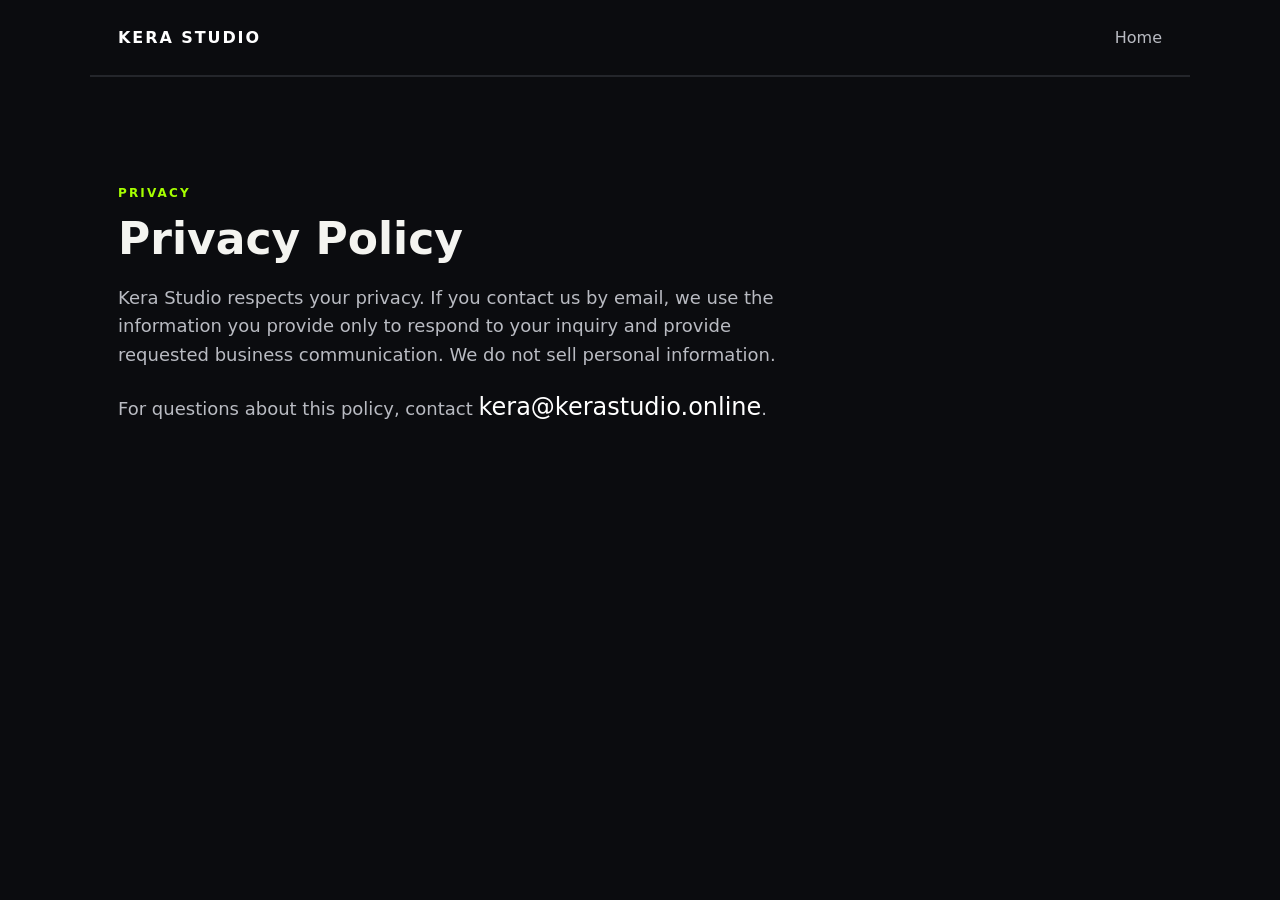
==== privacy.html @ 3dde848c "Add files via upload" ====
<!doctype html><html lang="en"><head><meta charset="utf-8"><meta name="viewport" content="width=device-width,initial-scale=1"><title>Privacy — Kera Studio</title><link rel="stylesheet" href="styles.css"></head><body><header class="nav"><a class="brand" href="/">KERA STUDIO</a><nav><a href="/">Home</a></nav></header><main class="section"><p class="eyebrow">PRIVACY</p><h2>Privacy Policy</h2><p>Kera Studio respects your privacy. If you contact us by email, we use the information you provide only to respond to your inquiry and provide requested business communication. We do not sell personal information.</p><p>For questions about this policy, contact <a class="email" href="mailto:kera@kerastudio.online">kera@kerastudio.online</a>.</p></main></body></html>
---- styles.css ----
*{box-sizing:border-box}html{scroll-behavior:smooth}body{margin:0;background:#0b0c0f;color:#f4f4f0;font-family:Inter,system-ui,-apple-system,BlinkMacSystemFont,"Segoe UI",sans-serif;line-height:1.6}.nav{height:76px;display:flex;align-items:center;justify-content:space-between;max-width:1100px;margin:auto;padding:0 28px;border-bottom:1px solid #24262b}.brand{font-weight:800;letter-spacing:.12em;color:#fff;text-decoration:none}.nav nav{display:flex;gap:24px}.nav nav a,footer a{color:#b9bbc2;text-decoration:none}.nav nav a:hover,footer a:hover{color:#fff}.hero{max-width:1100px;margin:auto;padding:130px 28px 150px}.eyebrow{font-size:12px;letter-spacing:.18em;font-weight:800;color:#a6ff00}.hero h1{font-size:clamp(46px,8vw,88px);line-height:1.02;letter-spacing:-.05em;max-width:850px;margin:18px 0 24px}.lead{max-width:650px;font-size:20px;color:#b9bbc2}.button{display:inline-block;margin-top:25px;padding:13px 20px;background:#f4f4f0;color:#0b0c0f;border-radius:8px;text-decoration:none;font-weight:700}.section{max-width:1100px;margin:auto;padding:95px 28px;border-top:1px solid #24262b}.section h2{font-size:44px;line-height:1.1;margin:10px 0 20px}.section>p:not(.eyebrow){max-width:700px;color:#b9bbc2;font-size:18px}.grid{display:grid;grid-template-columns:repeat(3,1fr);gap:18px}.card{border:1px solid #2a2c31;border-radius:14px;padding:28px;min-height:190px;background:#111216}.card h3{margin-top:0;font-size:22px}.card p{color:#b9bbc2}.email{font-size:24px;color:#fff;text-decoration:none}.small{font-size:14px!important;color:#777b85!important}footer{max-width:1100px;margin:auto;padding:30px 28px 50px;color:#777b85;display:flex;justify-content:space-between;gap:20px}@media(max-width:700px){.nav nav{gap:12px;font-size:14px}.hero{padding-top:90px}.grid{grid-template-columns:1fr}.section h2{font-size:36px}footer{display:block}footer span{display:block;margin-bottom:8px}}
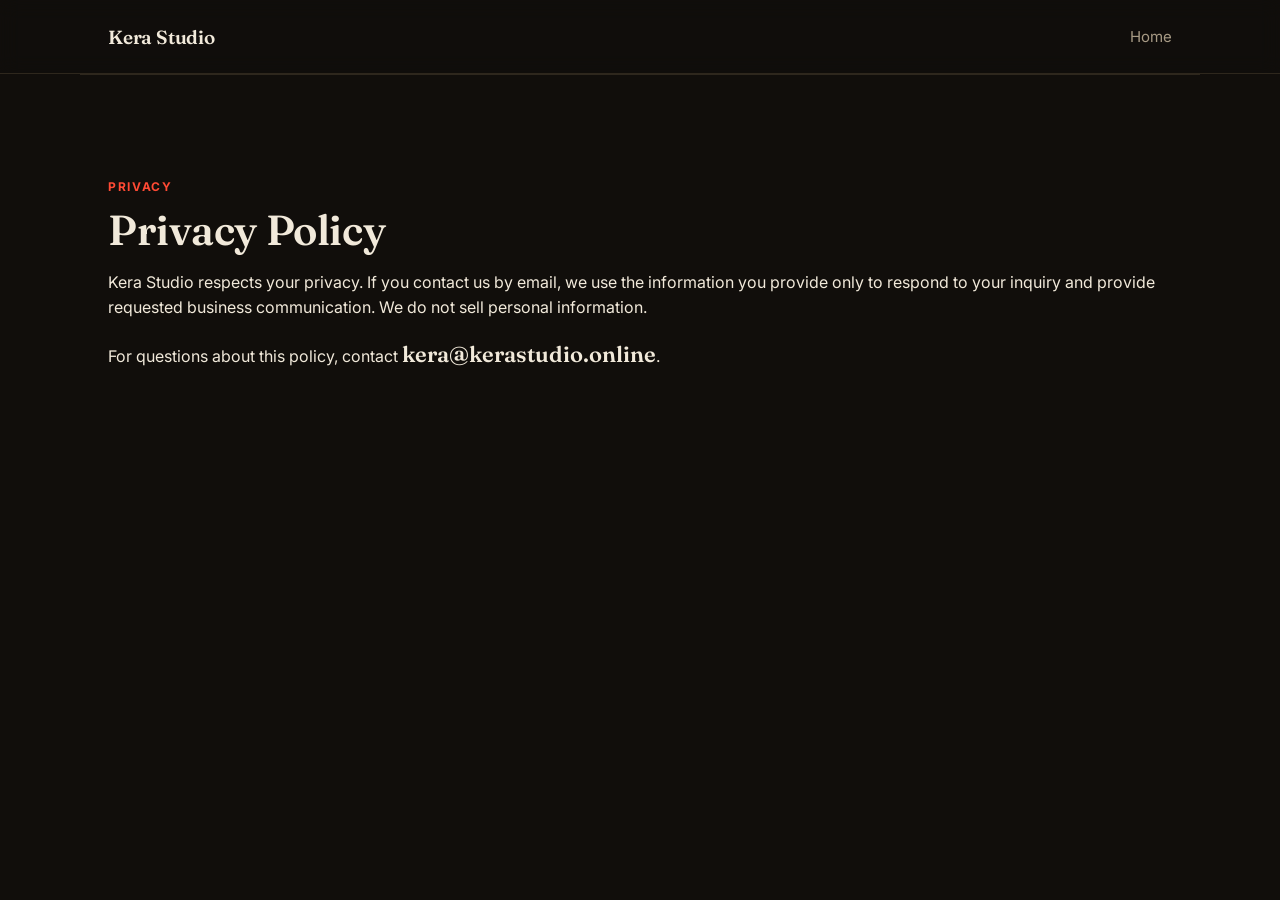
==== commit d53274d2: "Add files via upload" ====
--- a/privacy.html
+++ b/privacy.html
@@ -1 +1 @@
-<!doctype html><html lang="en"><head><meta charset="utf-8"><meta name="viewport" content="width=device-width,initial-scale=1"><title>Privacy — Kera Studio</title><link rel="stylesheet" href="styles.css"></head><body><header class="nav"><a class="brand" href="/">KERA STUDIO</a><nav><a href="/">Home</a></nav></header><main class="section"><p class="eyebrow">PRIVACY</p><h2>Privacy Policy</h2><p>Kera Studio respects your privacy. If you contact us by email, we use the information you provide only to respond to your inquiry and provide requested business communication. We do not sell personal information.</p><p>For questions about this policy, contact <a class="email" href="mailto:kera@kerastudio.online">kera@kerastudio.online</a>.</p></main></body></html>+<!doctype html><html lang="en"><head><meta charset="utf-8"><meta name="viewport" content="width=device-width,initial-scale=1"><title>Privacy — Kera Studio</title><link rel="preconnect" href="https://fonts.googleapis.com"><link rel="preconnect" href="https://fonts.gstatic.com" crossorigin><link href="https://fonts.googleapis.com/css2?family=Fraunces:opsz,wght@9..144,500;9..144,600;9..144,700&family=Inter:wght@400;500;600&display=swap" rel="stylesheet"><link rel="stylesheet" href="styles.css"></head><body><div class="nav-inner-bg"></div><header class="nav"><a class="brand" href="/">Kera Studio</a><nav><a href="/">Home</a></nav></header><main class="section"><p class="eyebrow">PRIVACY</p><h2>Privacy Policy</h2><p>Kera Studio respects your privacy. If you contact us by email, we use the information you provide only to respond to your inquiry and provide requested business communication. We do not sell personal information.</p><p>For questions about this policy, contact <a class="email" href="mailto:kera@kerastudio.online">kera@kerastudio.online</a>.</p></main></body></html>
--- a/styles.css
+++ b/styles.css
@@ -1 +1,152 @@
-*{box-sizing:border-box}html{scroll-behavior:smooth}body{margin:0;background:#0b0c0f;color:#f4f4f0;font-family:Inter,system-ui,-apple-system,BlinkMacSystemFont,"Segoe UI",sans-serif;line-height:1.6}.nav{height:76px;display:flex;align-items:center;justify-content:space-between;max-width:1100px;margin:auto;padding:0 28px;border-bottom:1px solid #24262b}.brand{font-weight:800;letter-spacing:.12em;color:#fff;text-decoration:none}.nav nav{display:flex;gap:24px}.nav nav a,footer a{color:#b9bbc2;text-decoration:none}.nav nav a:hover,footer a:hover{color:#fff}.hero{max-width:1100px;margin:auto;padding:130px 28px 150px}.eyebrow{font-size:12px;letter-spacing:.18em;font-weight:800;color:#a6ff00}.hero h1{font-size:clamp(46px,8vw,88px);line-height:1.02;letter-spacing:-.05em;max-width:850px;margin:18px 0 24px}.lead{max-width:650px;font-size:20px;color:#b9bbc2}.button{display:inline-block;margin-top:25px;padding:13px 20px;background:#f4f4f0;color:#0b0c0f;border-radius:8px;text-decoration:none;font-weight:700}.section{max-width:1100px;margin:auto;padding:95px 28px;border-top:1px solid #24262b}.section h2{font-size:44px;line-height:1.1;margin:10px 0 20px}.section>p:not(.eyebrow){max-width:700px;color:#b9bbc2;font-size:18px}.grid{display:grid;grid-template-columns:repeat(3,1fr);gap:18px}.card{border:1px solid #2a2c31;border-radius:14px;padding:28px;min-height:190px;background:#111216}.card h3{margin-top:0;font-size:22px}.card p{color:#b9bbc2}.email{font-size:24px;color:#fff;text-decoration:none}.small{font-size:14px!important;color:#777b85!important}footer{max-width:1100px;margin:auto;padding:30px 28px 50px;color:#777b85;display:flex;justify-content:space-between;gap:20px}@media(max-width:700px){.nav nav{gap:12px;font-size:14px}.hero{padding-top:90px}.grid{grid-template-columns:1fr}.section h2{font-size:36px}footer{display:block}footer span{display:block;margin-bottom:8px}}+/* Kera Studio — brand identity studio site
+   Design tokens grounded in the studio's own craft: a swatch-strip
+   motif (the palette a brand studio hands a client) recurs through
+   the page as the one deliberate visual signature. */
+
+:root{
+  --ink:#110E0B;
+  --ink-raised:#191510;
+  --ink-raised-2:#1F1A14;
+  --line:#2E271D;
+  --text:#F1E9DA;
+  --text-muted:#A79A85;
+  --coral:#FF4A34;
+  --amber:#FFB238;
+  --mint:#3FCB9B;
+  --radius:18px;
+  --maxw:1120px;
+}
+
+*{box-sizing:border-box}
+html{scroll-behavior:smooth}
+body{
+  margin:0;
+  background:var(--ink);
+  color:var(--text);
+  font-family:'Inter',system-ui,-apple-system,'Segoe UI',sans-serif;
+  line-height:1.6;
+  -webkit-font-smoothing:antialiased;
+}
+h1,h2,h3{
+  font-family:'Fraunces',Georgia,serif;
+  font-weight:600;
+  letter-spacing:-0.01em;
+  margin:0;
+}
+a{color:inherit}
+:focus-visible{outline:2px solid var(--amber);outline-offset:3px}
+
+/* ---------- swatch motif ---------- */
+.swatches{display:inline-flex;gap:7px;align-items:center}
+.swatches span{width:11px;height:11px;border-radius:50%;display:inline-block}
+.swatches span:nth-child(1){background:var(--coral)}
+.swatches span:nth-child(2){background:var(--amber)}
+.swatches span:nth-child(3){background:var(--mint)}
+
+/* ---------- nav ---------- */
+.nav{
+  position:sticky;top:0;z-index:20;
+  height:74px;display:flex;align-items:center;justify-content:space-between;
+  max-width:var(--maxw);margin:auto;padding:0 28px;
+}
+.nav-inner-bg{position:fixed;top:0;left:0;right:0;height:74px;background:rgba(17,14,11,.82);backdrop-filter:blur(10px);border-bottom:1px solid var(--line);z-index:19}
+.brand{font-family:'Fraunces',serif;font-weight:600;font-size:19px;color:var(--text);text-decoration:none;letter-spacing:-0.01em}
+.nav nav{display:flex;gap:30px}
+.nav nav a{color:var(--text-muted);text-decoration:none;font-size:15px;transition:color .15s}
+.nav nav a:hover{color:var(--text)}
+footer a{color:var(--text-muted);text-decoration:none}
+footer a:hover{color:var(--text)}
+
+/* ---------- hero ---------- */
+.hero{max-width:var(--maxw);margin:auto;padding:100px 28px 110px;position:relative}
+.hero .swatches{margin-bottom:22px}
+.hero h1{
+  font-size:clamp(44px,7.4vw,84px);
+  line-height:0.98;
+  max-width:900px;
+  margin-bottom:26px;
+}
+.lead{max-width:560px;font-size:19px;color:var(--text-muted);margin:0 0 34px}
+.button{
+  display:inline-block;padding:15px 26px;background:var(--text);color:var(--ink);
+  border-radius:100px;text-decoration:none;font-weight:600;font-size:15px;
+  transition:transform .18s ease, background .18s ease;
+}
+.button:hover{background:var(--amber);transform:translateY(-2px)}
+
+@media (prefers-reduced-motion:no-preference){
+  .hero h1,.hero .lead,.hero .button,.hero .swatches{
+    animation:rise .7s cubic-bezier(.2,.7,.3,1) both;
+  }
+  .hero .swatches{animation-delay:0s}
+  .hero h1{animation-delay:.06s}
+  .hero .lead{animation-delay:.14s}
+  .hero .button{animation-delay:.2s}
+}
+@keyframes rise{from{opacity:0;transform:translateY(14px)}to{opacity:1;transform:translateY(0)}}
+
+/* ---------- sections ---------- */
+.section{max-width:var(--maxw);margin:auto;padding:90px 28px;border-top:1px solid var(--line)}
+.section-head{display:flex;justify-content:space-between;align-items:flex-end;gap:24px;flex-wrap:wrap;margin-bottom:44px}
+.section h2{font-size:clamp(30px,4vw,42px);line-height:1.08}
+.section-head p{max-width:420px;color:var(--text-muted);font-size:16px;margin:10px 0 0}
+
+/* about */
+.about-grid{display:grid;grid-template-columns:1.3fr 1fr;gap:60px;align-items:start}
+.about-grid p{color:var(--text-muted);font-size:17px;max-width:520px}
+.spec-card{background:var(--ink-raised);border:1px solid var(--line);border-radius:var(--radius);padding:26px}
+.spec-card .swatches{margin-bottom:16px}
+.spec-card dl{margin:0;display:grid;grid-template-columns:auto 1fr;gap:8px 16px;font-size:14px}
+.spec-card dt{color:var(--text-muted)}
+.spec-card dd{margin:0;color:var(--text)}
+
+/* work */
+.work-grid{display:grid;grid-template-columns:repeat(2,1fr);gap:22px}
+.work-item{margin:0;position:relative}
+.work-item.featured{grid-column:span 2}
+.work-frame{
+  position:relative;border-radius:var(--radius);overflow:hidden;
+  border:1px solid var(--line);background:var(--ink-raised);
+  transition:transform .25s ease, box-shadow .25s ease, border-color .25s ease;
+}
+.work-frame:hover{transform:translateY(-4px);box-shadow:0 20px 50px -20px rgba(0,0,0,.6);border-color:#443A2C}
+.work-item video{display:block;width:100%;aspect-ratio:16/9;object-fit:cover;background:#000}
+.work-item.featured video{aspect-ratio:21/9}
+.work-caption{display:flex;justify-content:space-between;align-items:center;padding:16px 4px 0}
+.work-caption .idx{color:var(--coral);font-family:'Fraunces',serif;font-size:14px}
+.work-caption .name{color:var(--text-muted);font-size:14px}
+@media(max-width:760px){.work-grid{grid-template-columns:1fr}.work-item.featured{grid-column:span 1}.work-item.featured video{aspect-ratio:16/9}}
+
+/* services */
+.services-grid{display:grid;grid-template-columns:repeat(3,1fr);gap:20px}
+.service-card{border:1px solid var(--line);border-radius:var(--radius);padding:30px 26px;background:var(--ink-raised);transition:border-color .2s ease, transform .2s ease}
+.service-card:hover{border-color:#443A2C;transform:translateY(-3px)}
+.service-icon{width:38px;height:38px;margin-bottom:22px;color:var(--amber)}
+.service-card h3{font-size:21px;margin-bottom:10px;font-weight:600}
+.service-card p{color:var(--text-muted);font-size:15px;margin:0}
+@media(max-width:760px){.services-grid{grid-template-columns:1fr}}
+
+/* contact */
+.contact-panel{background:var(--ink-raised);border:1px solid var(--line);border-radius:24px;padding:56px 44px;display:flex;justify-content:space-between;align-items:flex-end;flex-wrap:wrap;gap:30px}
+.contact-panel h2{font-size:clamp(28px,4vw,40px);max-width:440px;margin-bottom:14px}
+.contact-panel .lead-small{color:var(--text-muted);font-size:16px;margin:0}
+.contact-links{display:flex;flex-direction:column;align-items:flex-start;gap:14px}
+.email{font-size:22px;color:var(--text);text-decoration:none;font-family:'Fraunces',serif;font-weight:600}
+.email:hover{color:var(--amber)}
+.social{display:inline-flex;align-items:center;gap:8px;color:var(--text-muted);text-decoration:none;font-size:14px}
+.social:hover{color:var(--text)}
+
+/* privacy/terms pages reuse .section, .eyebrow, .email — keep basics */
+.eyebrow{font-size:12px;letter-spacing:.14em;font-weight:700;color:var(--coral)}
+.small{font-size:14px!important;color:var(--text-muted)!important}
+
+footer{max-width:var(--maxw);margin:auto;padding:34px 28px 56px;color:var(--text-muted);display:flex;justify-content:space-between;gap:20px;font-size:14px}
+
+@media(max-width:700px){
+  .nav nav{gap:16px;font-size:14px}
+  .hero{padding-top:70px}
+  .about-grid{grid-template-columns:1fr}
+  .section-head{align-items:flex-start}
+  footer{display:block}
+  footer span{display:block;margin-bottom:8px}
+}
